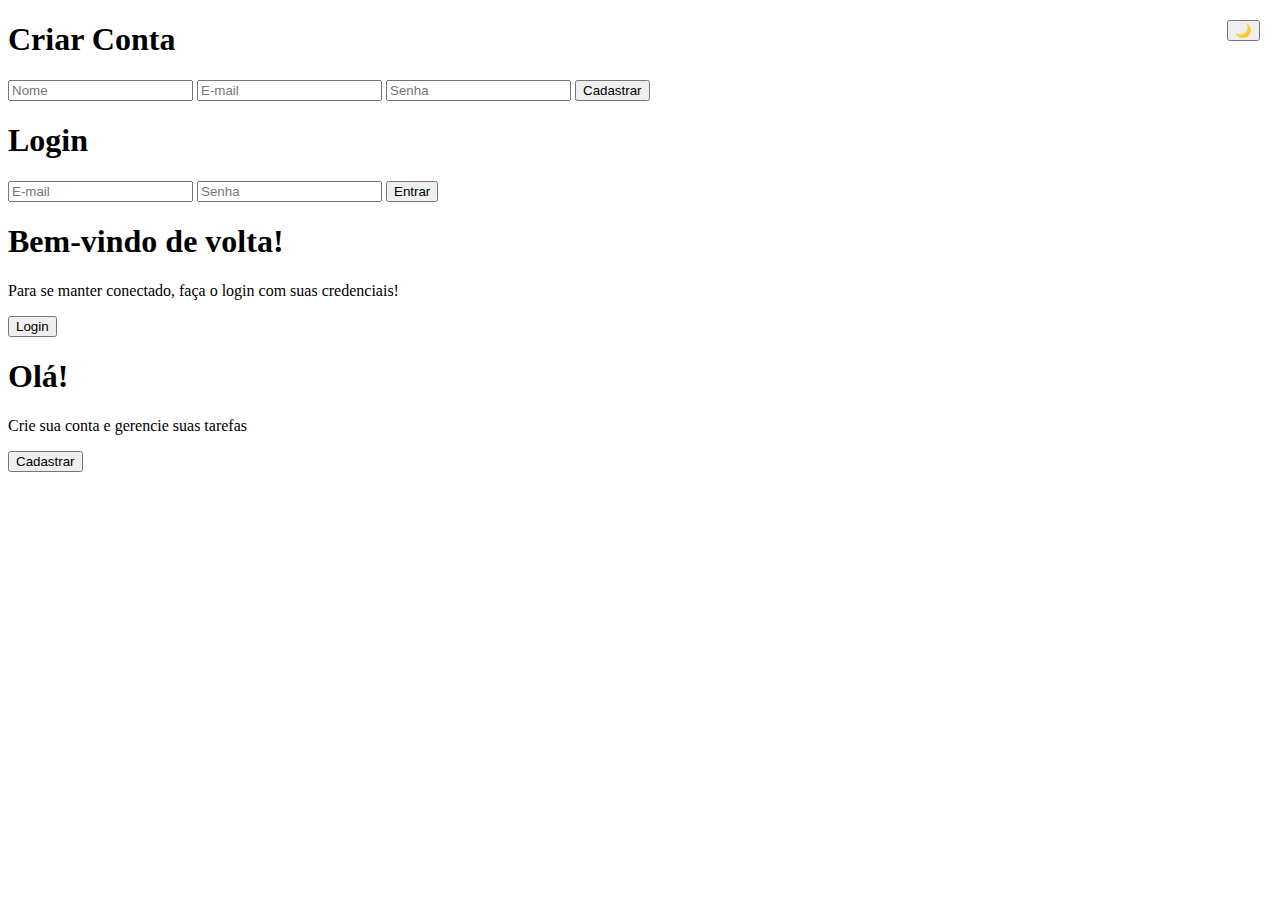
==== index.html @ e6fe513f "First commit" ====
<!DOCTYPE html>
<html lang="pt-br">
<head>
    <meta charset="UTF-8">
    <meta name="viewport" content="width=device-width, initial-scale=1.0">
    <title>Login e Cadastro</title>
    <link rel="stylesheet" href="/Doozy/styles.css">
</head>
<body>
    <div class="container">
        <div class="form-container sign-up-container">
            <form id="registerForm">
                <h1>Criar Conta</h1>
                <input type="text" id="registerName" placeholder="Nome" required>
                <input type="email" id="registerEmail" placeholder="E-mail" required>
                <input type="password" id="registerPassword" placeholder="Senha" required>
                <button type="submit">Cadastrar</button>
            </form>
        </div>
        <div class="form-container sign-in-container">
            <form id="loginForm">
                <h1>Login</h1>
                <input type="email" id="loginEmail" placeholder="E-mail" required>
                <input type="password" id="loginPassword" placeholder="Senha" required>
                <button type="submit">Entrar</button>
            </form>
        </div>
        <div class="overlay-container">
            <div class="overlay">
                <div class="overlay-panel overlay-left">
                    <h1>Bem-vindo de volta!</h1>
                    <p>Para se manter conectado, faça o login com suas credenciais!</p>
                    <button class="ghost" id="signIn">Login</button>
                </div>
                <div class="overlay-panel overlay-right">
                    <h1>Olá!</h1>
                    <p>Crie sua conta e gerencie suas tarefas</p>
                    <button class="ghost" id="signUp">Cadastrar</button>
                </div>
            </div>
        </div>
    </div>
    <button id="darkModeToggle" style="position: absolute; top: 20px; right: 20px;">🌙</button>
    <script src="/Doozy/script.js"></script>
</body>
</html>
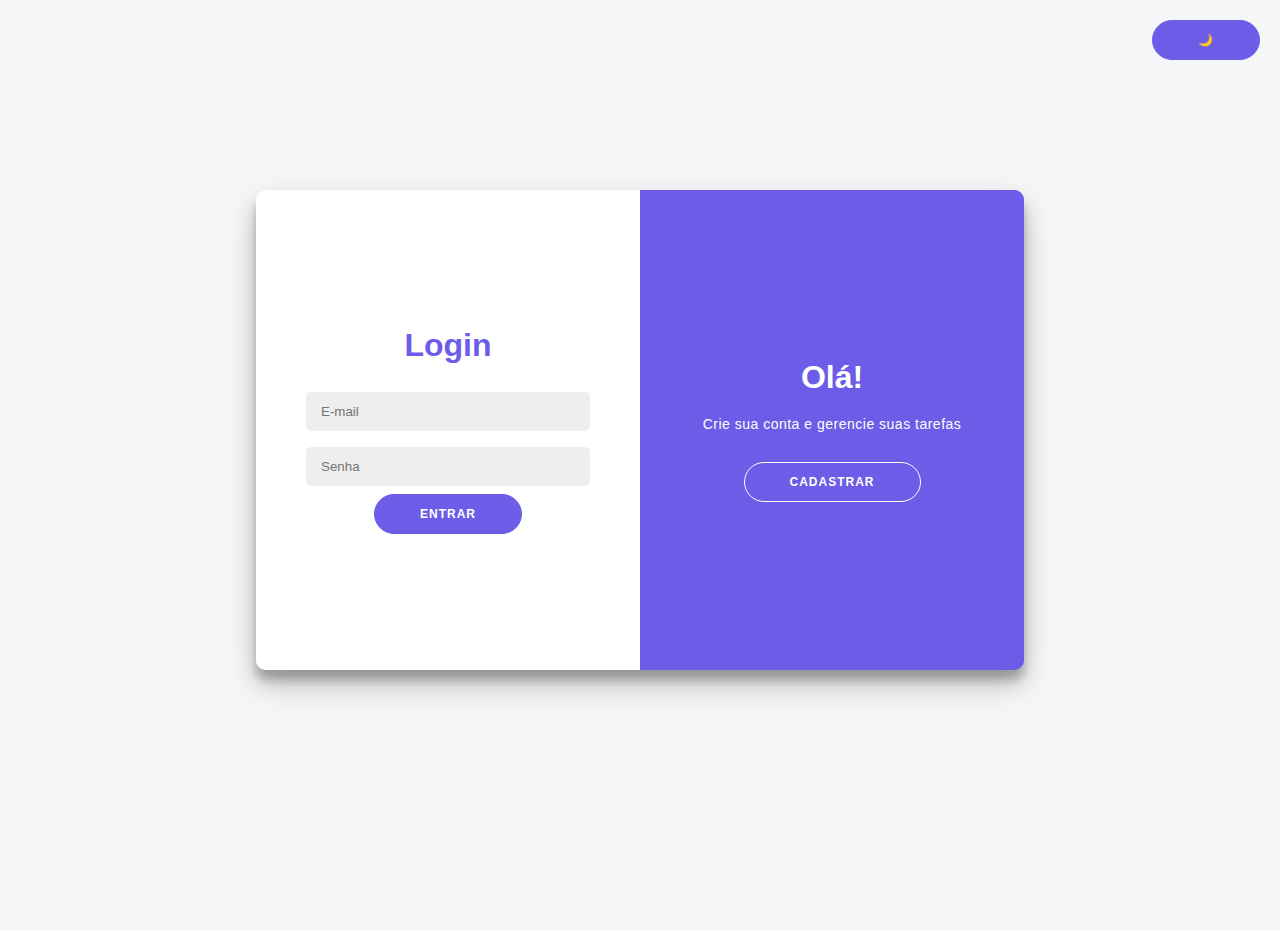
==== commit 12c8f1b1: "Alts" ====
--- a/index.html
+++ b/index.html
@@ -4,7 +4,7 @@
     <meta charset="UTF-8">
     <meta name="viewport" content="width=device-width, initial-scale=1.0">
     <title>Login e Cadastro</title>
-    <link rel="stylesheet" href="/Doozy/styles.css">
+    <link rel="stylesheet" href="/styles.css">
 </head>
 <body>
     <div class="container">
@@ -41,6 +41,6 @@
         </div>
     </div>
     <button id="darkModeToggle" style="position: absolute; top: 20px; right: 20px;">🌙</button>
-    <script src="/Doozy/script.js"></script>
+    <script src="/script.js"></script>
 </body>
 </html>
--- a/styles.css
+++ b/styles.css
@@ -0,0 +1,243 @@
+/* Reset básico */
+* {
+    margin: 0;
+    padding: 0;
+    box-sizing: border-box;
+}
+
+body {
+    font-family: 'Arial', sans-serif;
+    background-color: #f6f5f7; /* Cor de fundo para o tema claro */
+    display: flex;
+    justify-content: center;
+    align-items: center;
+    height: 100vh;
+    margin: -20px 0 50px;
+    transition: background-color 0.5s ease;
+}
+
+#loginForm h1 {
+    font-weight: bold;
+    margin-bottom: 20px;
+    color: #6c5ce7; /* Azul predominante */
+}
+
+h1.overlay-panel {
+    color: #ffffff; /* Cor branca para o título no lado "Olá" */
+}
+
+p {
+    font-size: 14px;
+    font-weight: 100;
+    letter-spacing: 0.5px;
+    margin: 20px 0 30px;
+}
+
+button {
+    border-radius: 20px;
+    border: 1px solid #6c5ce7; /* Borda azul para o tema claro */
+    background-color: #6c5ce7; /* Fundo azul para o tema claro */
+    color: #fff;
+    font-size: 12px;
+    font-weight: bold;
+    padding: 12px 45px;
+    letter-spacing: 1px;
+    text-transform: uppercase;
+    transition: transform 80ms ease-in;
+}
+
+button:active {
+    transform: scale(0.95);
+}
+
+button:focus {
+    outline: none;
+}
+
+button.ghost {
+    background-color: transparent;
+    border-color: #fff;
+}
+
+form {
+    background-color: #fff; /* Fundo branco para o formulário no tema claro */
+    display: flex;
+    flex-direction: column;
+    padding: 0 50px;
+    height: 100%;
+    justify-content: center;
+    align-items: center;
+    text-align: center;
+}
+
+input {
+    background-color: #eee; /* Fundo dos inputs no tema claro */
+    border: none;
+    padding: 12px 15px;
+    margin: 8px 0;
+    width: 100%;
+    border-radius: 5px;
+    transition: background-color 0.5s ease;
+}
+
+.container {
+    background-color: #fff; /* Fundo do container no tema claro */
+    border-radius: 10px;
+    box-shadow: 0 14px 28px rgba(0, 0, 0, 0.25), 0 10px 10px rgba(0, 0, 0, 0.22);
+    position: relative;
+    overflow: hidden;
+    width: 768px;
+    max-width: 100%;
+    min-height: 480px;
+}
+
+.form-container {
+    position: absolute;
+    top: 0;
+    height: 100%;
+    transition: all 0.6s ease-in-out;
+}
+
+.sign-in-container {
+    left: 0;
+    width: 50%;
+    z-index: 2;
+}
+
+.sign-up-container {
+    left: 0;
+    width: 50%;
+    opacity: 0;
+    z-index: 1;
+}
+
+.container.right-panel-active .sign-in-container {
+    transform: translateX(100%);
+}
+
+.container.right-panel-active .sign-up-container {
+    transform: translateX(100%);
+    opacity: 1;
+    z-index: 5;
+}
+
+.overlay-container {
+    position: absolute;
+    top: 0;
+    left: 50%;
+    width: 50%;
+    height: 100%;
+    overflow: hidden;
+    transition: transform 0.6s ease-in-out;
+    z-index: 100;
+}
+
+.container.right-panel-active .overlay-container {
+    transform: translateX(-100%);
+}
+
+.overlay {
+    background: #6c5ce7; /* Fundo azul para o lado "Olá" no tema claro */
+    color: #ffffff;
+    position: relative;
+    left: -100%;
+    height: 100%;
+    width: 200%;
+    transform: translateX(0);
+    transition: transform 0.6s ease-in-out;
+}
+
+.container.right-panel-active .overlay {
+    transform: translateX(50%);
+}
+
+.overlay-panel {
+    position: absolute;
+    display: flex;
+    flex-direction: column;
+    align-items: center;
+    justify-content: center;
+    padding: 0 40px;
+    text-align: center;
+    top: 0;
+    height: 100%;
+    width: 50%;
+    transform: translateX(0);
+    transition: transform 0.6s ease-in-out;
+}
+
+.overlay-left {
+    transform: translateX(-20%);
+}
+
+.container.right-panel-active .overlay-left {
+    transform: translateX(0);
+}
+
+.overlay-right {
+    right: 0;
+    transform: translateX(0);
+    background-color: #6c5ce7; /* Azul para o tema claro */
+}
+
+.container.right-panel-active .overlay-right {
+    background-color: #333; /* Cinza para o tema escuro */
+}
+
+/* Dark mode styles */
+body.dark-mode {
+    background-color: #121212; /* Cor de fundo para o tema escuro */
+}
+
+body.dark-mode h1#login-form,
+body.dark-mode p,
+body.dark-mode button {
+    color: #ffffff; /* Texto branco para o tema escuro */
+}
+
+body.dark-mode form {
+    background-color: #1e1e1e; /* Fundo cinza escuro para o tema escuro */
+}
+
+body.dark-mode input {
+    background-color: #2e2e2e; /* Fundo cinza escuro para inputs no tema escuro */
+    color: #ffffff; /* Texto branco para inputs no tema escuro */
+}
+
+body.dark-mode button {
+    background-color: #3b3b3b; /* Fundo cinza escuro para botões no tema escuro */
+    border: 1px solid #ffffff; /* Borda branca para botões no tema escuro */
+}
+
+body.dark-mode .ghost {
+    border-color: #ffffff; /* Borda branca para botões fantasma no tema escuro */
+}
+
+/* Responsividade */
+@media (max-width: 768px) {
+    .container {
+        width: 100%;
+        min-height: 300px; /* Altura mínima para dispositivos móveis */
+    }
+
+    button {
+        padding: 10px 20px;
+        font-size: 10px;
+    }
+
+    input {
+        padding: 10px;
+    }
+
+    .overlay-panel {
+        padding: 0 20px;
+    }
+
+    h1 {
+        font-size: 24px;
+    }
+
+    p {
+        font-size: 12px;
+    }
+}
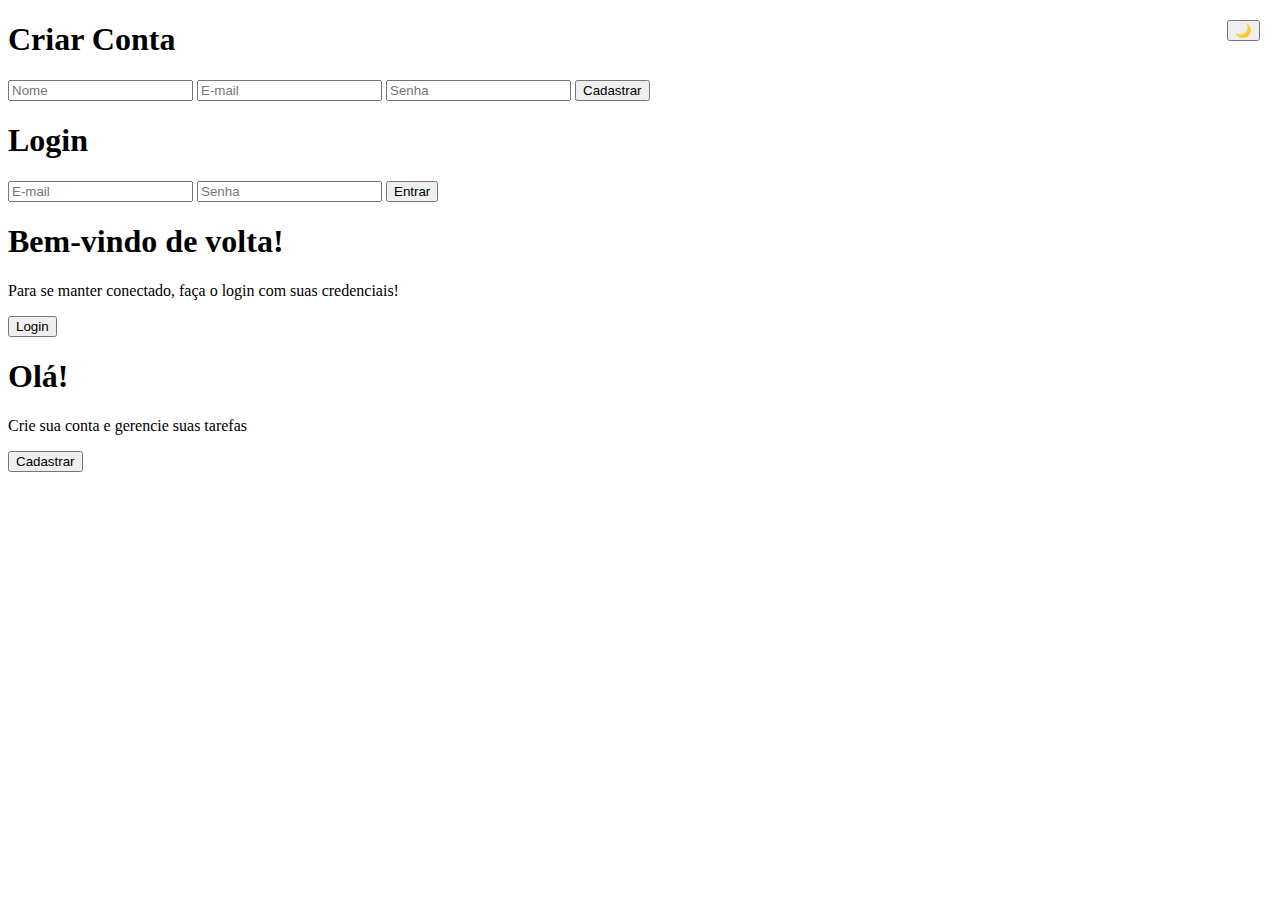
==== commit 5c5bfc84: "Update index.html" ====
--- a/index.html
+++ b/index.html
@@ -4,7 +4,7 @@
     <meta charset="UTF-8">
     <meta name="viewport" content="width=device-width, initial-scale=1.0">
     <title>Login e Cadastro</title>
-    <link rel="stylesheet" href="/styles.css">
+    <link rel="stylesheet" href="/Doozy/styles.css">
 </head>
 <body>
     <div class="container">
@@ -41,6 +41,6 @@
         </div>
     </div>
     <button id="darkModeToggle" style="position: absolute; top: 20px; right: 20px;">🌙</button>
-    <script src="/script.js"></script>
+    <script src="/Doozy/script.js"></script>
 </body>
 </html>
